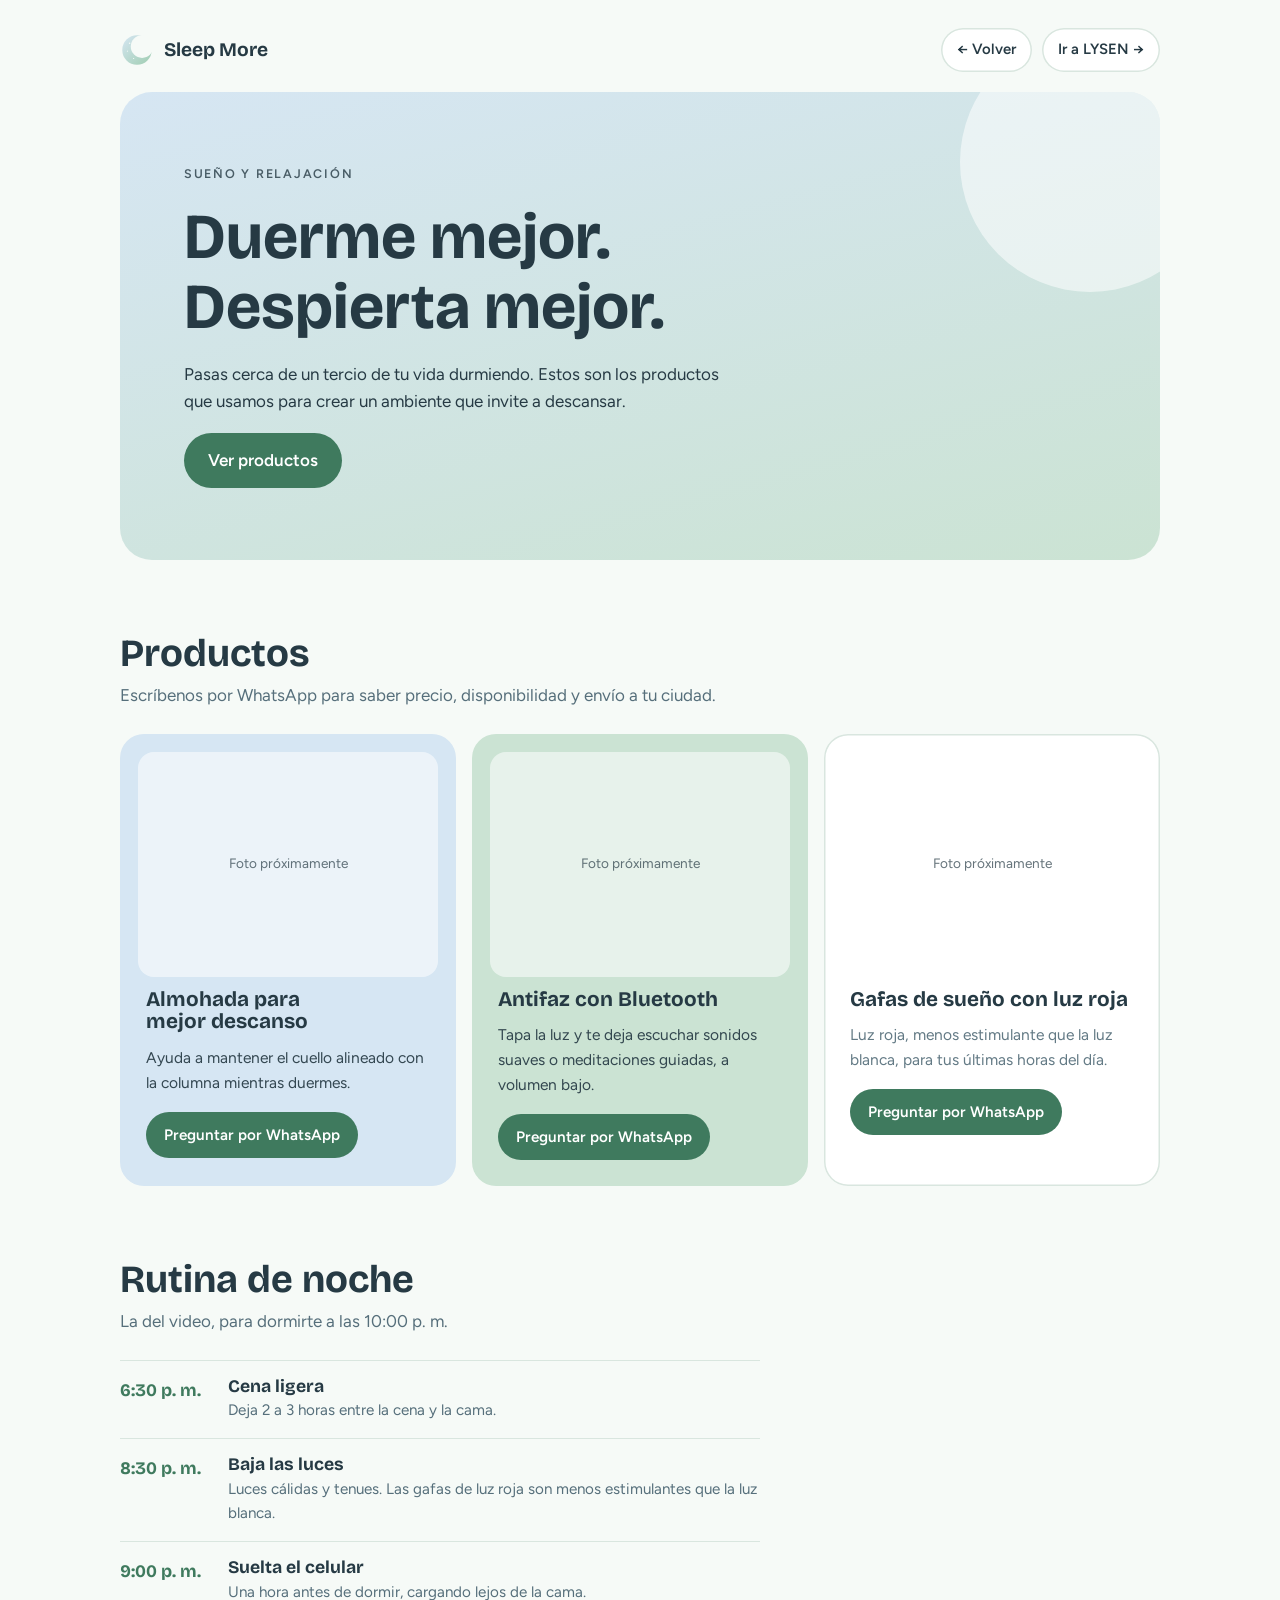
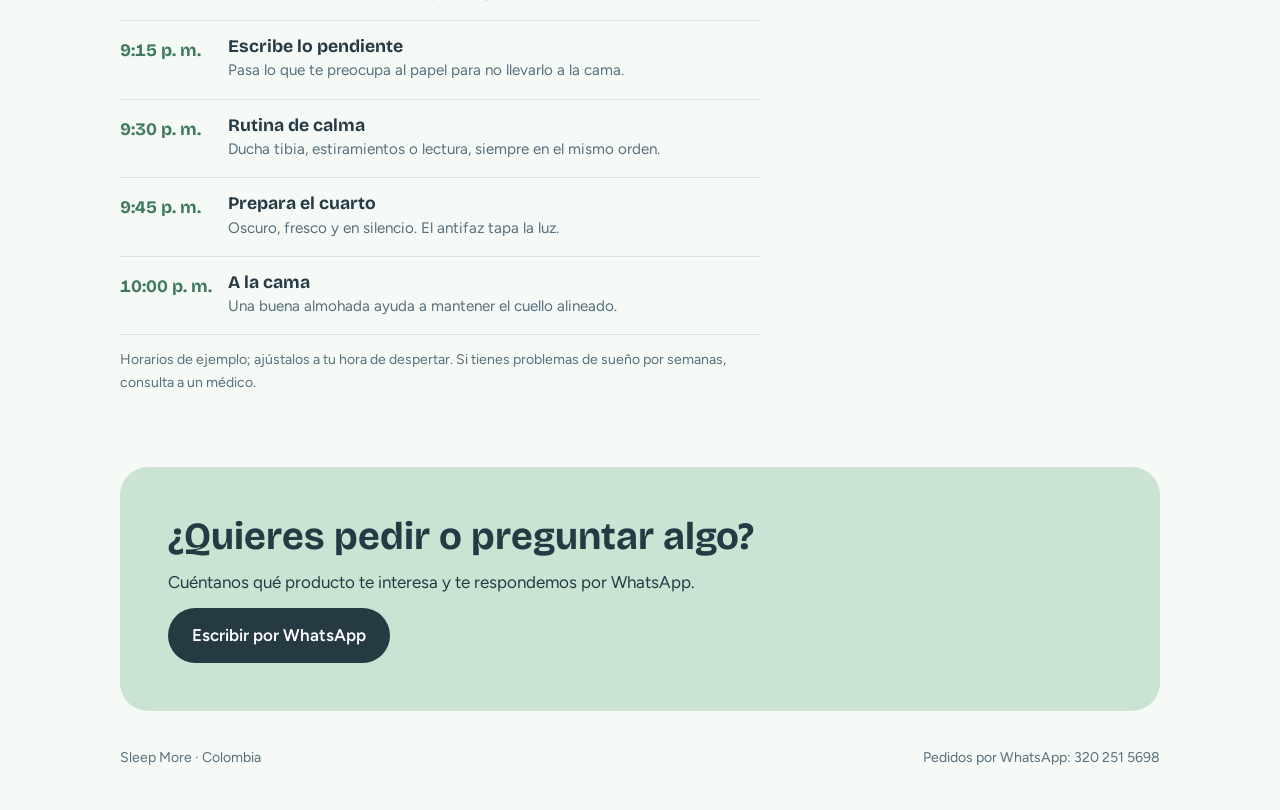
==== sleepmore/index.html @ 2353b54b "Add files via upload" ====
<!doctype html>
<html lang="es">
<head>
<meta charset="utf-8">
<meta name="viewport" content="width=device-width, initial-scale=1">
<title>Sleep More</title>
<link rel="preconnect" href="https://fonts.googleapis.com">
<link rel="preconnect" href="https://fonts.gstatic.com" crossorigin>
<link rel="stylesheet" href="https://fonts.googleapis.com/css2?family=Bricolage+Grotesque:opsz,wght@12..96,500;12..96,700&family=Figtree:wght@400;500;600&display=swap">
<style>
/* Sleep More: pastel (verde salvia, azul, blanco), una columna suave. Los productos están en el arreglo PRODUCTOS al final: ahí se editan nombres, precios y fotos. */
:root {
  --bg: #F6FAF7; --surface: #FFFFFF; --sage: #CBE3D3; --sky: #D6E6F3; --ink: #263A44; --muted: #566F7B;
  --line: #D9E6DF; --accent: #3F7A5E; --on-accent: #FFFFFF;
  --font-display: "Bricolage Grotesque", "Trebuchet MS", sans-serif;
  --font-body: "Figtree", "Segoe UI", system-ui, sans-serif;
}
@media (prefers-color-scheme: dark) {
  :root:not([data-theme="light"]) {
    --bg: #111B20; --surface: #1A292F; --sage: #2B4A3C; --sky: #26394B; --ink: #E6F0EC; --muted: #9FB6AE;
    --line: #2A3D42; --accent: #8FCBAB; --on-accent: #10201A; color-scheme: dark;
  }
}
:root[data-theme="dark"] {
  --bg: #111B20; --surface: #1A292F; --sage: #2B4A3C; --sky: #26394B; --ink: #E6F0EC; --muted: #9FB6AE;
  --line: #2A3D42; --accent: #8FCBAB; --on-accent: #10201A; color-scheme: dark;
}
* { box-sizing: border-box; }
body { margin: 0; background: var(--bg); color: var(--ink); font-family: var(--font-body); font-size: 17px; line-height: 1.6; padding-inline: 20px; }
.wrap { max-width: 1040px; margin-inline: auto; padding-block: 20px 40px; }
h1, h2, h3 { font-family: var(--font-display); margin: 0; line-height: 1.1; text-wrap: balance; }
p { margin: 0; }
:focus-visible { outline: 3px solid var(--accent); outline-offset: 3px; border-radius: 8px; }

.topbar { display: flex; justify-content: space-between; align-items: center; gap: 12px; flex-wrap: wrap; padding-block: 8px 20px; }
.brand { display: flex; align-items: center; gap: 10px; font-family: var(--font-display); font-weight: 700; font-size: 1.2rem; }
.brand img { width: 34px; height: 34px; }
.links { display: flex; gap: 10px; flex-wrap: wrap; }
.pill { text-decoration: none; font-weight: 600; font-size: 0.93rem; padding: 10px 16px; border-radius: 999px; background: var(--surface); box-shadow: inset 0 0 0 1.5px var(--line); color: var(--ink); }

.hero { border-radius: 32px; padding: clamp(32px, 7vw, 72px) clamp(24px, 6vw, 64px); background: linear-gradient(165deg, var(--sky), var(--sage)); color: #263A44; position: relative; overflow: hidden; display: grid; gap: 18px; }
.hero::before { content: ""; position: absolute; right: -60px; top: -60px; width: 260px; height: 260px; border-radius: 50%; background: #FFFFFF; opacity: 0.55; }
.hero > * { position: relative; max-width: 560px; }
.eyebrow { font-size: 0.78rem; font-weight: 600; letter-spacing: 0.14em; text-transform: uppercase; opacity: 0.8; }
h1 { font-size: clamp(2.3rem, 7vw, 4rem); }
.btn { display: inline-block; padding: 14px 24px; border-radius: 999px; font-weight: 600; text-decoration: none; background: #3F7A5E; color: #fff; width: fit-content; }

section { padding-top: clamp(40px, 7vw, 72px); }
h2 { font-size: clamp(1.7rem, 4.5vw, 2.4rem); margin-bottom: 8px; }
.sub { color: var(--muted); margin-bottom: 24px; max-width: 56ch; }

.grid { display: grid; grid-template-columns: repeat(auto-fit, minmax(240px, 1fr)); gap: 16px; }
.prod { border-radius: 24px; padding: 18px 18px 26px; display: grid; gap: 12px; align-content: start; min-width: 0; }
.prod:nth-child(3n+1) { background: var(--sky); color: #263A44; }
.prod:nth-child(3n+2) { background: var(--sage); color: #263A44; }
.prod:nth-child(3n) { background: var(--surface); box-shadow: inset 0 0 0 1.5px var(--line); }
.prod .photo { aspect-ratio: 4 / 3; border-radius: 16px; background: rgba(255,255,255,0.55); display: grid; place-items: center; overflow: hidden; max-width: 100%; }
.prod .photo img { width: 100%; height: 100%; object-fit: cover; display: block; }
.prod .photo span { font-size: 0.85rem; opacity: 0.7; padding: 12px; text-align: center; }
.prod h3 { font-size: 1.3rem; padding-inline: 8px; }
.prod p { font-size: 0.97rem; padding-inline: 8px; opacity: 0.92; }
.prod .price { font-family: var(--font-display); font-weight: 700; font-size: 1.15rem; padding-inline: 8px; }
.prod .ask { margin: 4px 8px 0; width: fit-content; padding: 11px 18px; border-radius: 999px; font-weight: 600; font-size: 0.95rem; text-decoration: none; background: #3F7A5E; color: #fff; }
.prod:nth-child(3n) p { color: var(--muted); }
.prod:nth-child(3n) .ask { background: var(--accent); color: var(--on-accent); }

.ritual { list-style: none; margin: 0; padding: 0; max-width: 640px; }
.ritual li { display: grid; grid-template-columns: 92px minmax(0, 1fr); gap: 16px; padding-block: 16px; border-top: 1.5px solid var(--line); }
.ritual li:last-child { border-bottom: 1.5px solid var(--line); }
.ritual .t { font-family: var(--font-display); font-weight: 700; font-size: 1.1rem; color: var(--accent); font-variant-numeric: tabular-nums; }
.ritual h3 { font-size: 1.1rem; margin-bottom: 2px; }
.ritual p { color: var(--muted); font-size: 0.95rem; }
.fine { margin-top: 14px; font-size: 0.88rem; color: var(--muted); max-width: 640px; }

.wa { margin-top: clamp(40px, 7vw, 72px); background: var(--sage); color: #263A44; border-radius: 28px; padding: clamp(28px, 5vw, 48px); display: grid; gap: 12px; justify-items: start; }
.wa h2 { margin: 0; }
.wa .btn { background: #263A44; }
footer { padding-top: 36px; font-size: 0.88rem; color: var(--muted); display: flex; flex-wrap: wrap; justify-content: space-between; gap: 8px; }
</style>
</head>
<body>
<div class="wrap">
  <div class="topbar">
    <div class="brand"><img src="sleepmore-logo.svg" alt=""><span>Sleep More</span></div>
    <div class="links">
      <a class="pill" href="../inicio/">← Volver</a>
      <a class="pill" href="https://cristiancamilosuarezcardona-dot.github.io/LYSEN/">Ir a LYSEN →</a>
    </div>
  </div>

  <header class="hero">
    <p class="eyebrow">Sueño y relajación</p>
    <h1>Duerme mejor. Despierta mejor.</h1>
    <p>Pasas cerca de un tercio de tu vida durmiendo. Estos son los productos que usamos para crear un ambiente que invite a descansar.</p>
    <a class="btn" href="#productos">Ver productos</a>
  </header>

  <section id="productos">
    <h2>Productos</h2>
    <p class="sub">Escríbenos por WhatsApp para saber precio, disponibilidad y envío a tu ciudad.</p>
    <div class="grid" id="lista"></div>
  </section>

  <section id="rutina">
    <h2>Rutina de noche</h2>
    <p class="sub">La del video, para dormirte a las 10:00 p. m.</p>
    <ol class="ritual">
      <li><span class="t">6:30 p. m.</span><div><h3>Cena ligera</h3><p>Deja 2 a 3 horas entre la cena y la cama.</p></div></li>
      <li><span class="t">8:30 p. m.</span><div><h3>Baja las luces</h3><p>Luces cálidas y tenues. Las gafas de luz roja son menos estimulantes que la luz blanca.</p></div></li>
      <li><span class="t">9:00 p. m.</span><div><h3>Suelta el celular</h3><p>Una hora antes de dormir, cargando lejos de la cama.</p></div></li>
      <li><span class="t">9:15 p. m.</span><div><h3>Escribe lo pendiente</h3><p>Pasa lo que te preocupa al papel para no llevarlo a la cama.</p></div></li>
      <li><span class="t">9:30 p. m.</span><div><h3>Rutina de calma</h3><p>Ducha tibia, estiramientos o lectura, siempre en el mismo orden.</p></div></li>
      <li><span class="t">9:45 p. m.</span><div><h3>Prepara el cuarto</h3><p>Oscuro, fresco y en silencio. El antifaz tapa la luz.</p></div></li>
      <li><span class="t">10:00 p. m.</span><div><h3>A la cama</h3><p>Una buena almohada ayuda a mantener el cuello alineado.</p></div></li>
    </ol>
    <p class="fine">Horarios de ejemplo; ajústalos a tu hora de despertar. Si tienes problemas de sueño por semanas, consulta a un médico.</p>
  </section>

  <div class="wa">
    <h2>¿Quieres pedir o preguntar algo?</h2>
    <p>Cuéntanos qué producto te interesa y te respondemos por WhatsApp.</p>
    <a class="btn" id="wa" href="#" target="_blank" rel="noopener">Escribir por WhatsApp</a>
  </div>

  <footer>
    <span>Sleep More · Colombia</span>
    <span>Pedidos por WhatsApp: 320 251 5698</span>
  </footer>
</div>

<script>
  var TELEFONO = "573202515698"; // 320 251 5698

  /* Para agregar fotos o precios: pon el archivo en esta carpeta y escribe foto: "almohada.jpg" y precio: "$ 59.900" */
  var PRODUCTOS = [
    { nombre: "Almohada para mejor descanso", desc: "Ayuda a mantener el cuello alineado con la columna mientras duermes.", foto: "", precio: "" },
    { nombre: "Antifaz con Bluetooth", desc: "Tapa la luz y te deja escuchar sonidos suaves o meditaciones guiadas, a volumen bajo.", foto: "", precio: "" },
    { nombre: "Gafas de sueño con luz roja", desc: "Luz roja, menos estimulante que la luz blanca, para tus últimas horas del día.", foto: "", precio: "" }
  ];

  function wa(texto) { return "https://wa.me/" + TELEFONO + "?text=" + encodeURIComponent(texto); }
  function el(tag, cls, texto) { var e = document.createElement(tag); if (cls) e.className = cls; if (texto) e.textContent = texto; return e; }

  var lista = document.getElementById("lista");
  PRODUCTOS.forEach(function (p) {
    var c = el("article", "prod");
    var f = el("div", "photo");
    if (p.foto) { var i = el("img"); i.src = p.foto; i.alt = p.nombre; f.appendChild(i); }
    else { f.appendChild(el("span", null, "Foto próximamente")); }
    c.appendChild(f);
    c.appendChild(el("h3", null, p.nombre));
    c.appendChild(el("p", null, p.desc));
    if (p.precio) c.appendChild(el("p", "price", p.precio));
    var a = el("a", "ask", p.precio ? "Pedir por WhatsApp" : "Preguntar por WhatsApp");
    a.href = wa("Hola, me interesa: " + p.nombre + " (Sleep More)." + (p.precio ? "" : " ¿Precio y disponibilidad?"));
    a.target = "_blank"; a.rel = "noopener";
    c.appendChild(a);
    lista.appendChild(c);
  });
  document.getElementById("wa").href = wa("Hola, quiero información de los productos de Sleep More.");
</script>
</body>
</html>
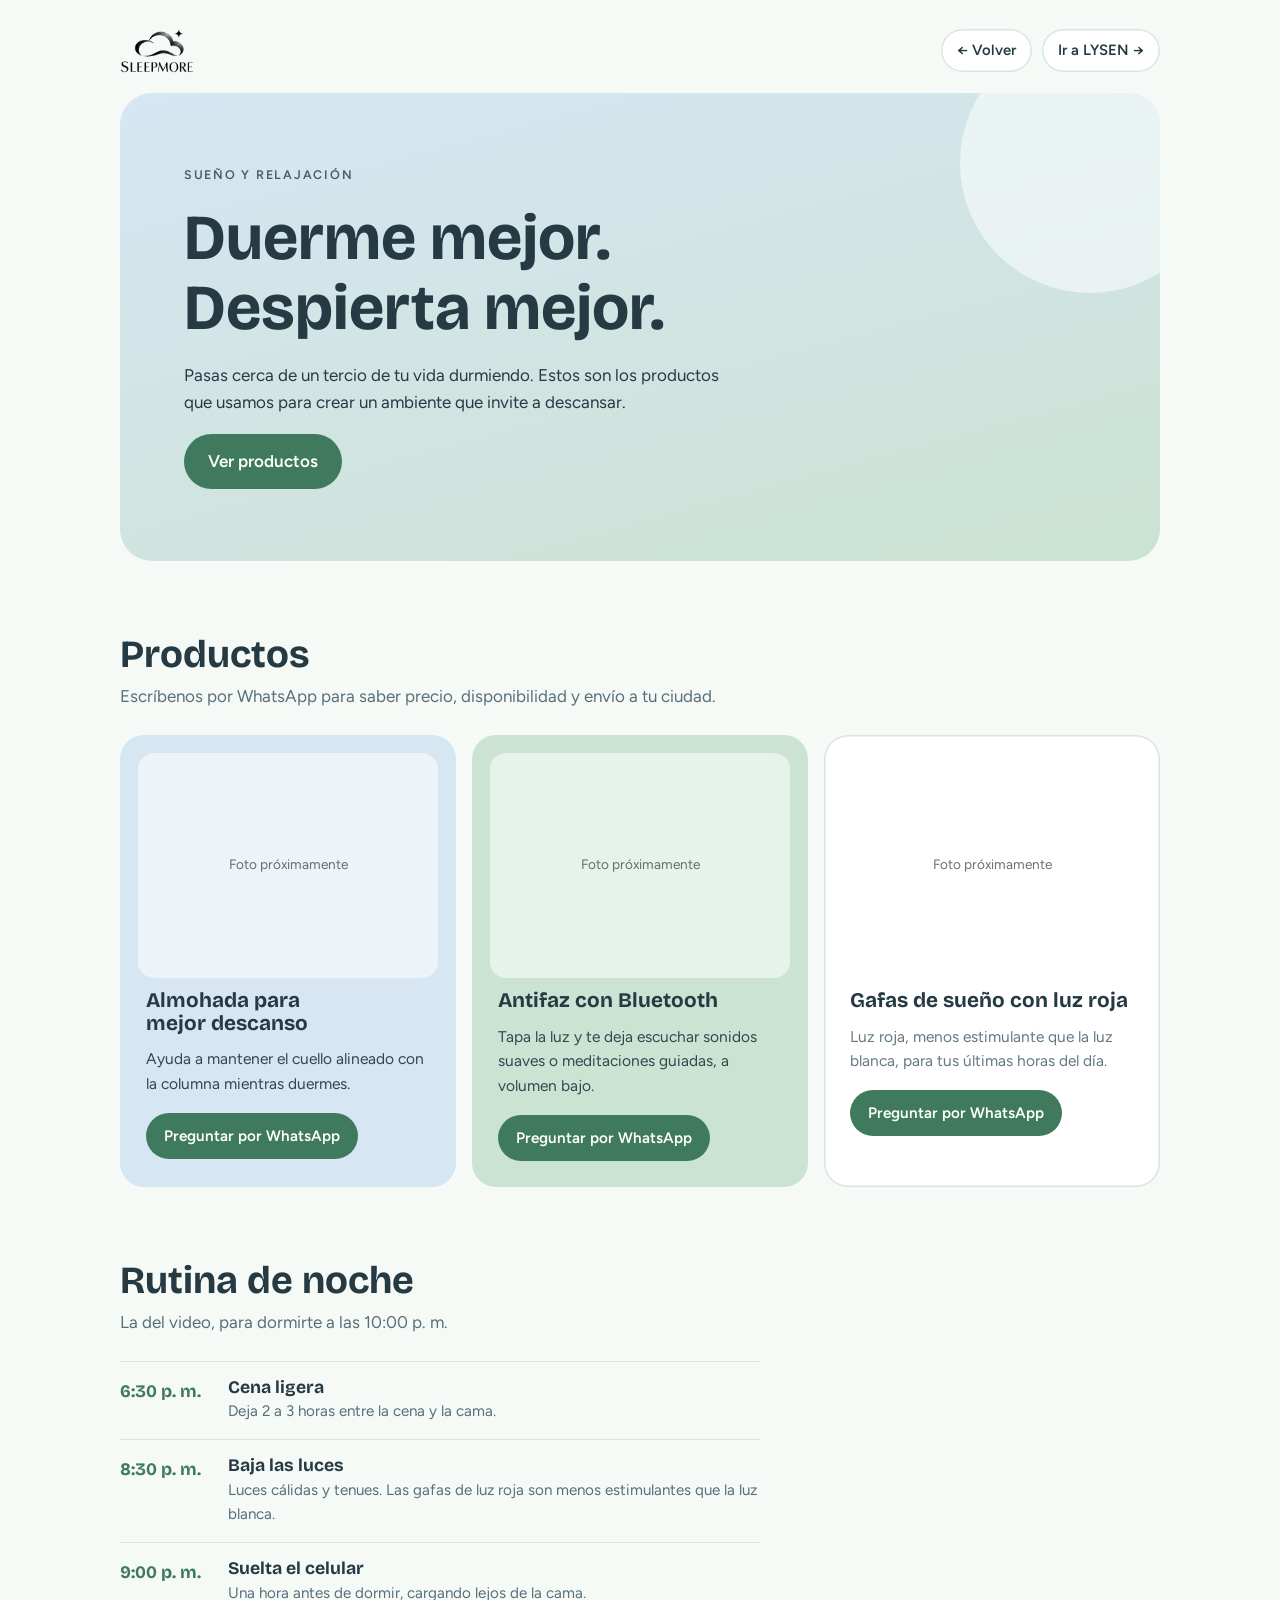
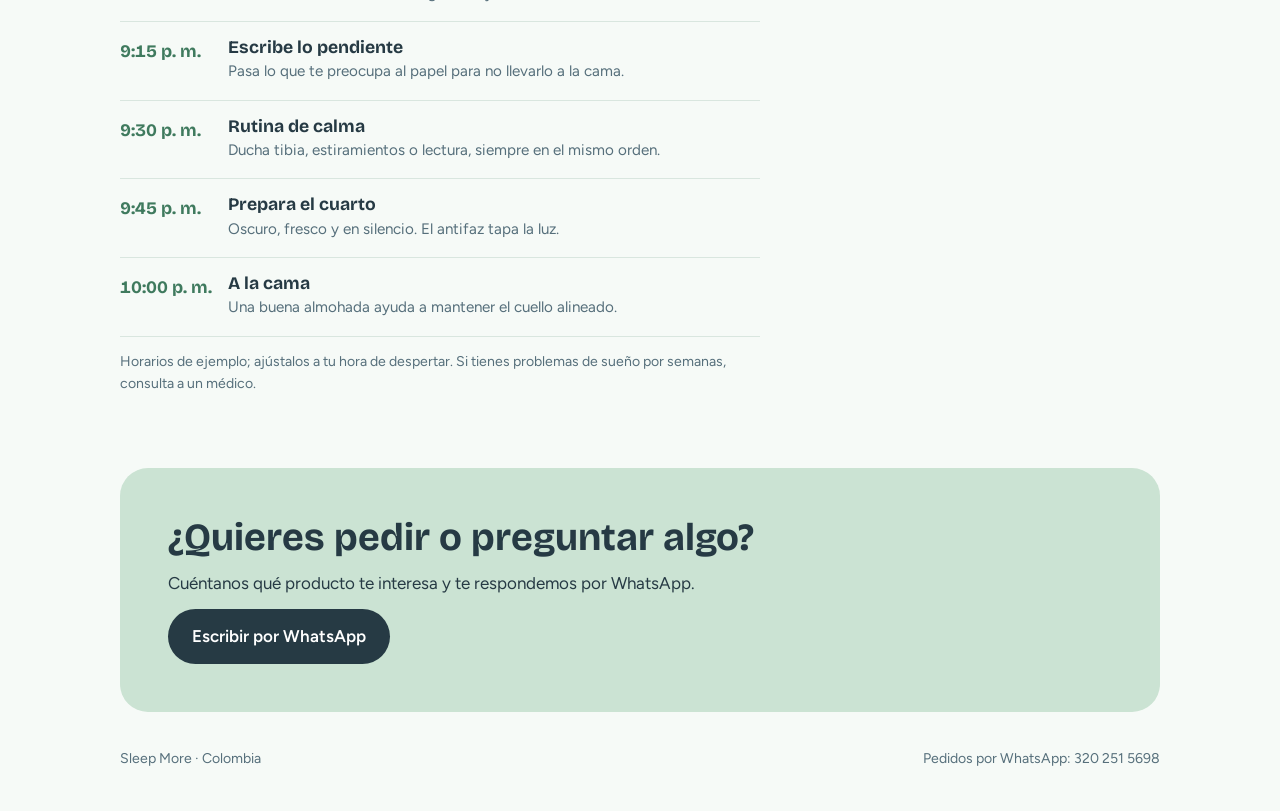
==== commit c5e7d7fa: "Add files via upload" ====
--- a/sleepmore/index.html
+++ b/sleepmore/index.html
@@ -4,6 +4,8 @@
 <meta charset="utf-8">
 <meta name="viewport" content="width=device-width, initial-scale=1">
 <title>Sleep More</title>
+<link rel="icon" type="image/png" href="favicon.png">
+<link rel="apple-touch-icon" href="favicon.png">
 <link rel="preconnect" href="https://fonts.googleapis.com">
 <link rel="preconnect" href="https://fonts.gstatic.com" crossorigin>
 <link rel="stylesheet" href="https://fonts.googleapis.com/css2?family=Bricolage+Grotesque:opsz,wght@12..96,500;12..96,700&family=Figtree:wght@400;500;600&display=swap">
@@ -33,8 +35,9 @@
 :focus-visible { outline: 3px solid var(--accent); outline-offset: 3px; border-radius: 8px; }
 
 .topbar { display: flex; justify-content: space-between; align-items: center; gap: 12px; flex-wrap: wrap; padding-block: 8px 20px; }
-.brand { display: flex; align-items: center; gap: 10px; font-family: var(--font-display); font-weight: 700; font-size: 1.2rem; }
-.brand img { width: 34px; height: 34px; }
+.brand { display: block; width: 74px; height: auto; }
+@media (prefers-color-scheme: dark) { :root:not([data-theme="light"]) .invertible { filter: invert(1); } }
+:root[data-theme="dark"] .invertible { filter: invert(1); }
 .links { display: flex; gap: 10px; flex-wrap: wrap; }
 .pill { text-decoration: none; font-weight: 600; font-size: 0.93rem; padding: 10px 16px; border-radius: 999px; background: var(--surface); box-shadow: inset 0 0 0 1.5px var(--line); color: var(--ink); }
 
@@ -81,7 +84,7 @@
 <body>
 <div class="wrap">
   <div class="topbar">
-    <div class="brand"><img src="sleepmore-logo.svg" alt=""><span>Sleep More</span></div>
+    <img class="brand invertible" src="marca-sleepmore.png" alt="Sleep More">
     <div class="links">
       <a class="pill" href="../inicio/">← Volver</a>
       <a class="pill" href="https://cristiancamilosuarezcardona-dot.github.io/LYSEN/">Ir a LYSEN →</a>
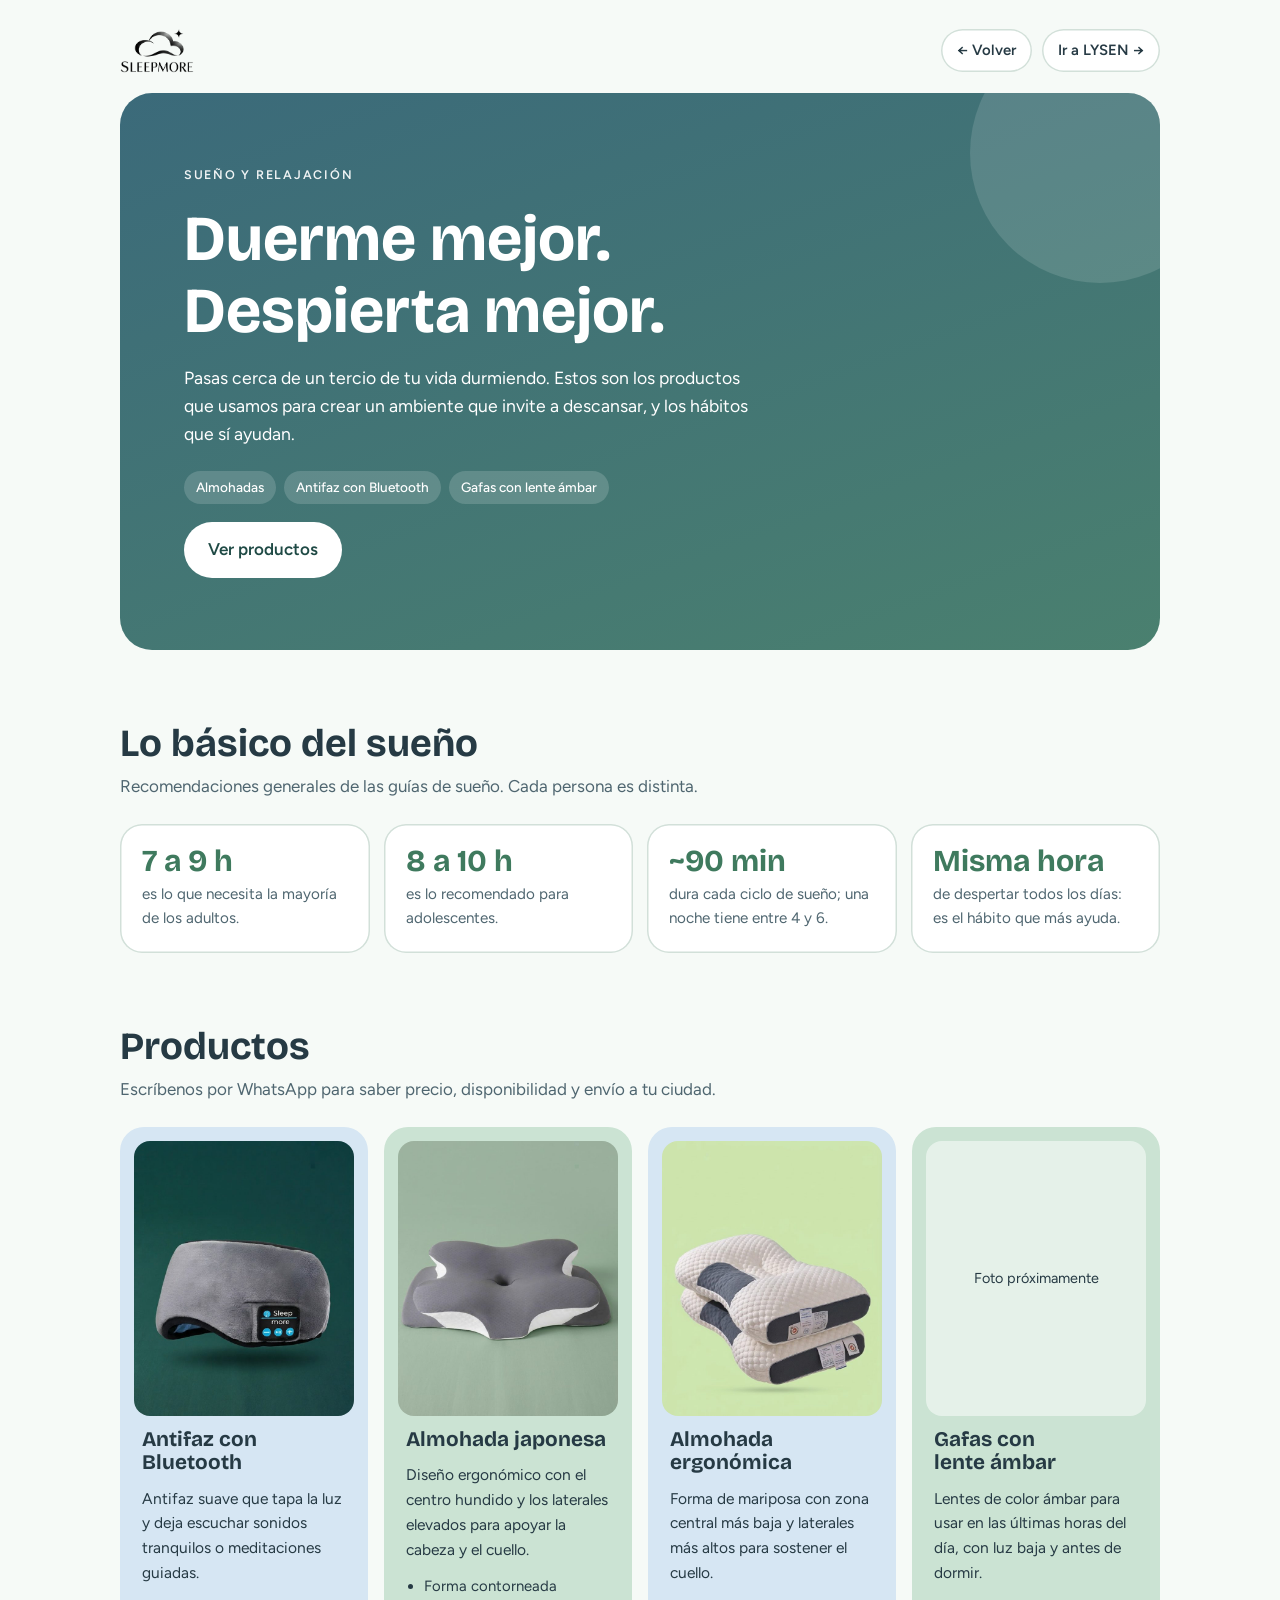
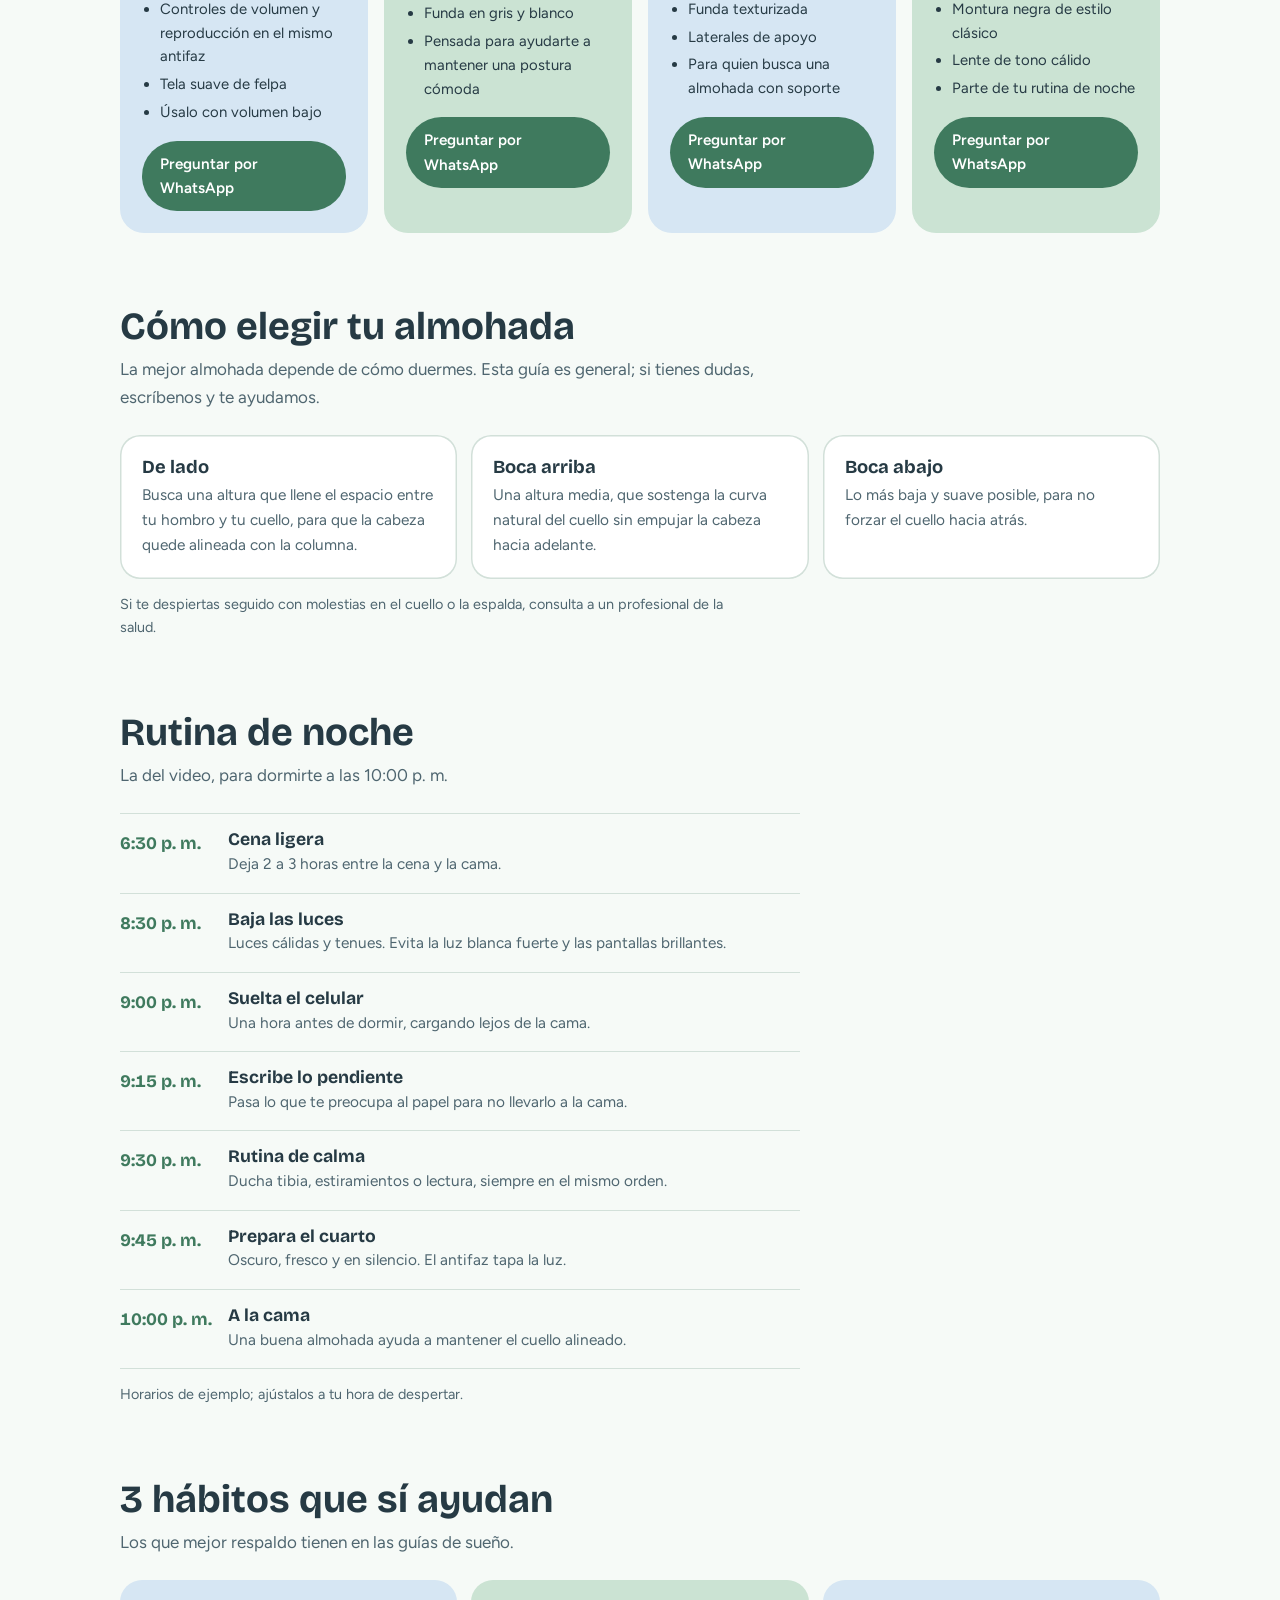
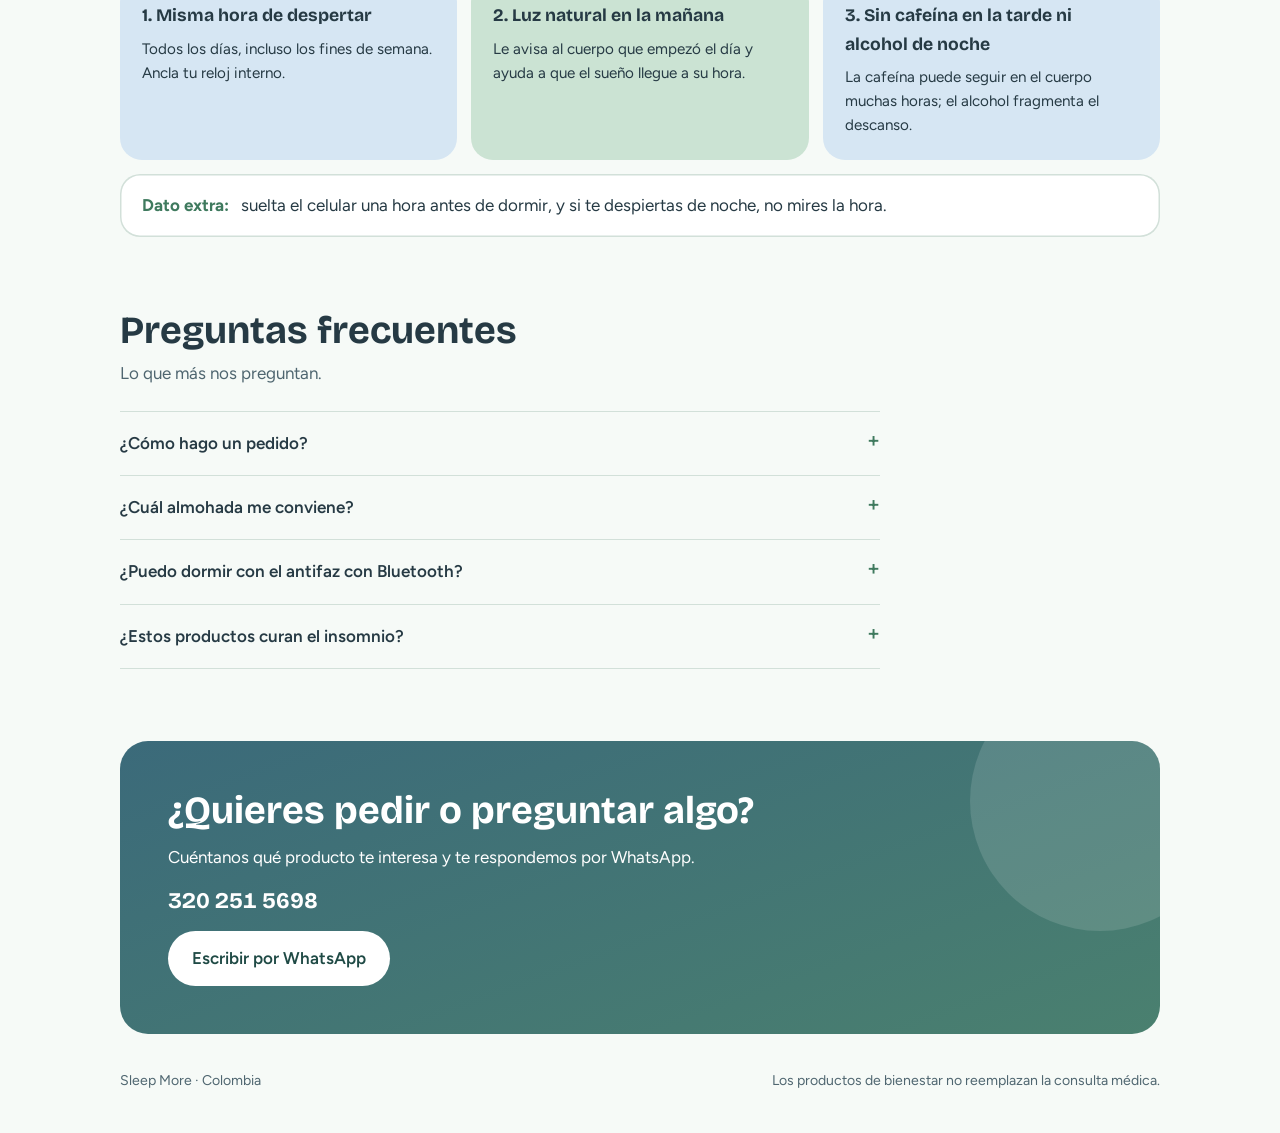
==== commit 6aaa6b67: "Add files via upload" ====
--- a/sleepmore/index.html
+++ b/sleepmore/index.html
@@ -10,30 +10,32 @@
 <link rel="preconnect" href="https://fonts.gstatic.com" crossorigin>
 <link rel="stylesheet" href="https://fonts.googleapis.com/css2?family=Bricolage+Grotesque:opsz,wght@12..96,500;12..96,700&family=Figtree:wght@400;500;600&display=swap">
 <style>
-/* Sleep More: pastel (verde salvia, azul, blanco), una columna suave. Los productos están en el arreglo PRODUCTOS al final: ahí se editan nombres, precios y fotos. */
+/* Sleep More: pastel. Los bloques con fondo verde profundo (hero y cierre) llevan texto blanco; el resto usa el color de texto del tema, así siempre se lee. Los productos están en PRODUCTOS, al final del archivo. */
 :root {
-  --bg: #F6FAF7; --surface: #FFFFFF; --sage: #CBE3D3; --sky: #D6E6F3; --ink: #263A44; --muted: #566F7B;
-  --line: #D9E6DF; --accent: #3F7A5E; --on-accent: #FFFFFF;
+  --bg: #F6FAF7; --surface: #FFFFFF; --sage: #CBE3D3; --sky: #D6E6F3; --ink: #263A44; --muted: #4F6670;
+  --line: #D2E0D9; --accent: #3F7A5E; --on-accent: #FFFFFF;
+  --deep-a: #3B6A7A; --deep-b: #4A806F; --on-deep: #FFFFFF;
   --font-display: "Bricolage Grotesque", "Trebuchet MS", sans-serif;
   --font-body: "Figtree", "Segoe UI", system-ui, sans-serif;
 }
 @media (prefers-color-scheme: dark) {
   :root:not([data-theme="light"]) {
-    --bg: #111B20; --surface: #1A292F; --sage: #2B4A3C; --sky: #26394B; --ink: #E6F0EC; --muted: #9FB6AE;
-    --line: #2A3D42; --accent: #8FCBAB; --on-accent: #10201A; color-scheme: dark;
+    --bg: #111B20; --surface: #1A292F; --sage: #2B4A3C; --sky: #26394B; --ink: #E9F2EE; --muted: #B0C4BC;
+    --line: #2A3D42; --accent: #8FCBAB; --on-accent: #10201A; --deep-a: #2F5663; --deep-b: #386556; color-scheme: dark;
   }
 }
 :root[data-theme="dark"] {
-  --bg: #111B20; --surface: #1A292F; --sage: #2B4A3C; --sky: #26394B; --ink: #E6F0EC; --muted: #9FB6AE;
-  --line: #2A3D42; --accent: #8FCBAB; --on-accent: #10201A; color-scheme: dark;
+  --bg: #111B20; --surface: #1A292F; --sage: #2B4A3C; --sky: #26394B; --ink: #E9F2EE; --muted: #B0C4BC;
+  --line: #2A3D42; --accent: #8FCBAB; --on-accent: #10201A; --deep-a: #2F5663; --deep-b: #386556; color-scheme: dark;
 }
 * { box-sizing: border-box; }
 body { margin: 0; background: var(--bg); color: var(--ink); font-family: var(--font-body); font-size: 17px; line-height: 1.6; padding-inline: 20px; }
 .wrap { max-width: 1040px; margin-inline: auto; padding-block: 20px 40px; }
-h1, h2, h3 { font-family: var(--font-display); margin: 0; line-height: 1.1; text-wrap: balance; }
+h1, h2, h3 { font-family: var(--font-display); margin: 0; line-height: 1.12; text-wrap: balance; }
 p { margin: 0; }
 :focus-visible { outline: 3px solid var(--accent); outline-offset: 3px; border-radius: 8px; }
 
+/* barra superior */
 .topbar { display: flex; justify-content: space-between; align-items: center; gap: 12px; flex-wrap: wrap; padding-block: 8px 20px; }
 .brand { display: block; width: 74px; height: auto; }
 @media (prefers-color-scheme: dark) { :root:not([data-theme="light"]) .invertible { filter: invert(1); } }
@@ -41,43 +43,81 @@
 .links { display: flex; gap: 10px; flex-wrap: wrap; }
 .pill { text-decoration: none; font-weight: 600; font-size: 0.93rem; padding: 10px 16px; border-radius: 999px; background: var(--surface); box-shadow: inset 0 0 0 1.5px var(--line); color: var(--ink); }
 
-.hero { border-radius: 32px; padding: clamp(32px, 7vw, 72px) clamp(24px, 6vw, 64px); background: linear-gradient(165deg, var(--sky), var(--sage)); color: #263A44; position: relative; overflow: hidden; display: grid; gap: 18px; }
-.hero::before { content: ""; position: absolute; right: -60px; top: -60px; width: 260px; height: 260px; border-radius: 50%; background: #FFFFFF; opacity: 0.55; }
-.hero > * { position: relative; max-width: 560px; }
-.eyebrow { font-size: 0.78rem; font-weight: 600; letter-spacing: 0.14em; text-transform: uppercase; opacity: 0.8; }
+/* hero y cierre: fondo verde profundo, texto blanco */
+.deep { background: linear-gradient(160deg, var(--deep-a), var(--deep-b)); color: var(--on-deep); position: relative; overflow: hidden; }
+.deep::before { content: ""; position: absolute; right: -70px; top: -70px; width: 260px; height: 260px; border-radius: 50%; background: rgba(255,255,255,0.13); }
+.deep > * { position: relative; }
+.hero { border-radius: 32px; padding: clamp(32px, 7vw, 72px) clamp(24px, 6vw, 64px); display: grid; gap: 18px; }
+.hero > * { max-width: 580px; }
+.eyebrow { font-size: 0.78rem; font-weight: 600; letter-spacing: 0.14em; text-transform: uppercase; opacity: 0.92; }
 h1 { font-size: clamp(2.3rem, 7vw, 4rem); }
-.btn { display: inline-block; padding: 14px 24px; border-radius: 999px; font-weight: 600; text-decoration: none; background: #3F7A5E; color: #fff; width: fit-content; }
+.hero p.lead { font-size: 1.1rem; }
+.btn { display: inline-block; padding: 14px 24px; border-radius: 999px; font-weight: 600; text-decoration: none; width: fit-content; }
+.btn-light { background: #FFFFFF; color: #1F4A45; }
+.chips { display: flex; flex-wrap: wrap; gap: 8px; margin-top: 4px; }
+.chips span { font-size: 0.85rem; font-weight: 500; padding: 6px 12px; border-radius: 999px; background: rgba(255,255,255,0.16); }
 
 section { padding-top: clamp(40px, 7vw, 72px); }
 h2 { font-size: clamp(1.7rem, 4.5vw, 2.4rem); margin-bottom: 8px; }
-.sub { color: var(--muted); margin-bottom: 24px; max-width: 56ch; }
-
-.grid { display: grid; grid-template-columns: repeat(auto-fit, minmax(240px, 1fr)); gap: 16px; }
-.prod { border-radius: 24px; padding: 18px 18px 26px; display: grid; gap: 12px; align-content: start; min-width: 0; }
-.prod:nth-child(3n+1) { background: var(--sky); color: #263A44; }
-.prod:nth-child(3n+2) { background: var(--sage); color: #263A44; }
-.prod:nth-child(3n) { background: var(--surface); box-shadow: inset 0 0 0 1.5px var(--line); }
-.prod .photo { aspect-ratio: 4 / 3; border-radius: 16px; background: rgba(255,255,255,0.55); display: grid; place-items: center; overflow: hidden; max-width: 100%; }
-.prod .photo img { width: 100%; height: 100%; object-fit: cover; display: block; }
-.prod .photo span { font-size: 0.85rem; opacity: 0.7; padding: 12px; text-align: center; }
+.sub { color: var(--muted); margin-bottom: 24px; max-width: 58ch; }
+
+/* datos */
+.facts { display: grid; grid-template-columns: repeat(auto-fit, minmax(210px, 1fr)); gap: 14px; }
+.fact { background: var(--surface); box-shadow: inset 0 0 0 1.5px var(--line); border-radius: 22px; padding: 22px; display: grid; gap: 6px; align-content: start; min-width: 0; }
+.fact b { font-family: var(--font-display); font-size: 1.9rem; line-height: 1; color: var(--accent); }
+.fact span { color: var(--muted); font-size: 0.95rem; }
+
+/* productos */
+.grid { display: grid; grid-template-columns: repeat(auto-fit, minmax(235px, 1fr)); gap: 16px; }
+.prod { border-radius: 24px; padding: 14px 14px 22px; display: grid; gap: 12px; align-content: start; min-width: 0; color: var(--ink); }
+.prod:nth-child(odd) { background: var(--sky); }
+.prod:nth-child(even) { background: var(--sage); }
+.photo { aspect-ratio: 4 / 5; border-radius: 16px; overflow: hidden; background: rgba(255,255,255,0.5); display: grid; place-items: center; max-width: 100%; }
+.photo img { width: 100%; height: 100%; object-fit: cover; display: block; }
+.photo span { color: #263A44; font-size: 0.9rem; padding: 14px; text-align: center; }
 .prod h3 { font-size: 1.3rem; padding-inline: 8px; }
-.prod p { font-size: 0.97rem; padding-inline: 8px; opacity: 0.92; }
-.prod .price { font-family: var(--font-display); font-weight: 700; font-size: 1.15rem; padding-inline: 8px; }
-.prod .ask { margin: 4px 8px 0; width: fit-content; padding: 11px 18px; border-radius: 999px; font-weight: 600; font-size: 0.95rem; text-decoration: none; background: #3F7A5E; color: #fff; }
-.prod:nth-child(3n) p { color: var(--muted); }
-.prod:nth-child(3n) .ask { background: var(--accent); color: var(--on-accent); }
-
-.ritual { list-style: none; margin: 0; padding: 0; max-width: 640px; }
+.prod p.d { font-size: 0.97rem; padding-inline: 8px; }
+.prod ul { margin: 0; padding: 0 8px 0 26px; font-size: 0.93rem; display: grid; gap: 4px; }
+.price { font-family: var(--font-display); font-weight: 700; font-size: 1.15rem; padding-inline: 8px; }
+.ask { margin: 4px 8px 0; width: fit-content; padding: 11px 18px; border-radius: 999px; font-weight: 600; font-size: 0.95rem; text-decoration: none; background: var(--accent); color: var(--on-accent); }
+
+/* guía de almohada */
+.guide { display: grid; grid-template-columns: repeat(auto-fit, minmax(220px, 1fr)); gap: 14px; }
+.guide div { border-radius: 20px; padding: 22px; background: var(--surface); box-shadow: inset 0 0 0 1.5px var(--line); min-width: 0; }
+.guide h3 { font-size: 1.15rem; margin-bottom: 6px; }
+.guide p { color: var(--muted); font-size: 0.96rem; }
+.fine { margin-top: 14px; font-size: 0.9rem; color: var(--muted); max-width: 640px; }
+
+/* rutina */
+.ritual { list-style: none; margin: 0; padding: 0; max-width: 680px; }
 .ritual li { display: grid; grid-template-columns: 92px minmax(0, 1fr); gap: 16px; padding-block: 16px; border-top: 1.5px solid var(--line); }
 .ritual li:last-child { border-bottom: 1.5px solid var(--line); }
 .ritual .t { font-family: var(--font-display); font-weight: 700; font-size: 1.1rem; color: var(--accent); font-variant-numeric: tabular-nums; }
 .ritual h3 { font-size: 1.1rem; margin-bottom: 2px; }
-.ritual p { color: var(--muted); font-size: 0.95rem; }
-.fine { margin-top: 14px; font-size: 0.88rem; color: var(--muted); max-width: 640px; }
-
-.wa { margin-top: clamp(40px, 7vw, 72px); background: var(--sage); color: #263A44; border-radius: 28px; padding: clamp(28px, 5vw, 48px); display: grid; gap: 12px; justify-items: start; }
+.ritual p { color: var(--muted); font-size: 0.96rem; }
+
+/* hábitos */
+.habits { display: grid; grid-template-columns: repeat(auto-fit, minmax(220px, 1fr)); gap: 14px; }
+.habit { border-radius: 22px; padding: 22px; background: var(--sky); color: var(--ink); display: grid; gap: 6px; align-content: start; min-width: 0; }
+.habit:nth-child(2) { background: var(--sage); }
+.habit b { font-family: var(--font-display); font-size: 1.1rem; }
+.habit span { font-size: 0.95rem; }
+.extra { margin-top: 14px; border-radius: 20px; padding: 18px 22px; background: var(--surface); box-shadow: inset 0 0 0 1.5px var(--line); display: flex; gap: 12px; align-items: center; flex-wrap: wrap; }
+.extra b { color: var(--accent); }
+
+/* preguntas */
+details { border-top: 1.5px solid var(--line); padding-block: 4px; max-width: 760px; }
+details:last-of-type { border-bottom: 1.5px solid var(--line); }
+summary { cursor: pointer; font-weight: 600; padding-block: 14px; list-style: none; display: flex; justify-content: space-between; gap: 12px; }
+summary::-webkit-details-marker { display: none; }
+summary::after { content: "+"; font-size: 1.3rem; line-height: 1; color: var(--accent); }
+details[open] summary::after { content: "–"; }
+details p { color: var(--muted); padding-bottom: 16px; max-width: 62ch; }
+
+/* cierre */
+.wa { margin-top: clamp(40px, 7vw, 72px); border-radius: 28px; padding: clamp(28px, 5vw, 48px); display: grid; gap: 12px; justify-items: start; }
 .wa h2 { margin: 0; }
-.wa .btn { background: #263A44; }
+.wa .num { font-family: var(--font-display); font-size: 1.4rem; font-weight: 700; font-variant-numeric: tabular-nums; }
 footer { padding-top: 36px; font-size: 0.88rem; color: var(--muted); display: flex; flex-wrap: wrap; justify-content: space-between; gap: 8px; }
 </style>
 </head>
@@ -91,17 +131,40 @@
     </div>
   </div>
 
-  <header class="hero">
+  <header class="hero deep">
     <p class="eyebrow">Sueño y relajación</p>
     <h1>Duerme mejor. Despierta mejor.</h1>
-    <p>Pasas cerca de un tercio de tu vida durmiendo. Estos son los productos que usamos para crear un ambiente que invite a descansar.</p>
-    <a class="btn" href="#productos">Ver productos</a>
+    <p class="lead">Pasas cerca de un tercio de tu vida durmiendo. Estos son los productos que usamos para crear un ambiente que invite a descansar, y los hábitos que sí ayudan.</p>
+    <div class="chips"><span>Almohadas</span><span>Antifaz con Bluetooth</span><span>Gafas con lente ámbar</span></div>
+    <a class="btn btn-light" href="#productos">Ver productos</a>
   </header>
+
+  <section id="datos">
+    <h2>Lo básico del sueño</h2>
+    <p class="sub">Recomendaciones generales de las guías de sueño. Cada persona es distinta.</p>
+    <div class="facts">
+      <div class="fact"><b>7 a 9 h</b><span>es lo que necesita la mayoría de los adultos.</span></div>
+      <div class="fact"><b>8 a 10 h</b><span>es lo recomendado para adolescentes.</span></div>
+      <div class="fact"><b>~90 min</b><span>dura cada ciclo de sueño; una noche tiene entre 4 y 6.</span></div>
+      <div class="fact"><b>Misma hora</b><span>de despertar todos los días: es el hábito que más ayuda.</span></div>
+    </div>
+  </section>
 
   <section id="productos">
     <h2>Productos</h2>
     <p class="sub">Escríbenos por WhatsApp para saber precio, disponibilidad y envío a tu ciudad.</p>
     <div class="grid" id="lista"></div>
+  </section>
+
+  <section id="almohada">
+    <h2>Cómo elegir tu almohada</h2>
+    <p class="sub">La mejor almohada depende de cómo duermes. Esta guía es general; si tienes dudas, escríbenos y te ayudamos.</p>
+    <div class="guide">
+      <div><h3>De lado</h3><p>Busca una altura que llene el espacio entre tu hombro y tu cuello, para que la cabeza quede alineada con la columna.</p></div>
+      <div><h3>Boca arriba</h3><p>Una altura media, que sostenga la curva natural del cuello sin empujar la cabeza hacia adelante.</p></div>
+      <div><h3>Boca abajo</h3><p>Lo más baja y suave posible, para no forzar el cuello hacia atrás.</p></div>
+    </div>
+    <p class="fine">Si te despiertas seguido con molestias en el cuello o la espalda, consulta a un profesional de la salud.</p>
   </section>
 
   <section id="rutina">
@@ -109,36 +172,66 @@
     <p class="sub">La del video, para dormirte a las 10:00 p. m.</p>
     <ol class="ritual">
       <li><span class="t">6:30 p. m.</span><div><h3>Cena ligera</h3><p>Deja 2 a 3 horas entre la cena y la cama.</p></div></li>
-      <li><span class="t">8:30 p. m.</span><div><h3>Baja las luces</h3><p>Luces cálidas y tenues. Las gafas de luz roja son menos estimulantes que la luz blanca.</p></div></li>
+      <li><span class="t">8:30 p. m.</span><div><h3>Baja las luces</h3><p>Luces cálidas y tenues. Evita la luz blanca fuerte y las pantallas brillantes.</p></div></li>
       <li><span class="t">9:00 p. m.</span><div><h3>Suelta el celular</h3><p>Una hora antes de dormir, cargando lejos de la cama.</p></div></li>
       <li><span class="t">9:15 p. m.</span><div><h3>Escribe lo pendiente</h3><p>Pasa lo que te preocupa al papel para no llevarlo a la cama.</p></div></li>
       <li><span class="t">9:30 p. m.</span><div><h3>Rutina de calma</h3><p>Ducha tibia, estiramientos o lectura, siempre en el mismo orden.</p></div></li>
       <li><span class="t">9:45 p. m.</span><div><h3>Prepara el cuarto</h3><p>Oscuro, fresco y en silencio. El antifaz tapa la luz.</p></div></li>
       <li><span class="t">10:00 p. m.</span><div><h3>A la cama</h3><p>Una buena almohada ayuda a mantener el cuello alineado.</p></div></li>
     </ol>
-    <p class="fine">Horarios de ejemplo; ajústalos a tu hora de despertar. Si tienes problemas de sueño por semanas, consulta a un médico.</p>
-  </section>
-
-  <div class="wa">
+    <p class="fine">Horarios de ejemplo; ajústalos a tu hora de despertar.</p>
+  </section>
+
+  <section id="habitos">
+    <h2>3 hábitos que sí ayudan</h2>
+    <p class="sub">Los que mejor respaldo tienen en las guías de sueño.</p>
+    <div class="habits">
+      <div class="habit"><b>1. Misma hora de despertar</b><span>Todos los días, incluso los fines de semana. Ancla tu reloj interno.</span></div>
+      <div class="habit"><b>2. Luz natural en la mañana</b><span>Le avisa al cuerpo que empezó el día y ayuda a que el sueño llegue a su hora.</span></div>
+      <div class="habit"><b>3. Sin cafeína en la tarde ni alcohol de noche</b><span>La cafeína puede seguir en el cuerpo muchas horas; el alcohol fragmenta el descanso.</span></div>
+    </div>
+    <div class="extra"><b>Dato extra:</b><span>suelta el celular una hora antes de dormir, y si te despiertas de noche, no mires la hora.</span></div>
+  </section>
+
+  <section id="preguntas">
+    <h2>Preguntas frecuentes</h2>
+    <p class="sub">Lo que más nos preguntan.</p>
+    <details><summary>¿Cómo hago un pedido?</summary><p>Escríbenos por WhatsApp con el producto que te interesa y tu ciudad. Te confirmamos disponibilidad, precio y envío.</p></details>
+    <details><summary>¿Cuál almohada me conviene?</summary><p>Depende de tu postura al dormir. Mira la guía de arriba o escríbenos y te ayudamos a elegir.</p></details>
+    <details><summary>¿Puedo dormir con el antifaz con Bluetooth?</summary><p>Está pensado para eso: tapa la luz y deja escuchar sonidos suaves. Úsalo con volumen bajo y cárgalo antes de acostarte.</p></details>
+    <details><summary>¿Estos productos curan el insomnio?</summary><p>No. Ayudan a crear un ambiente para descansar mejor. Si llevas semanas durmiendo mal, lo mejor es consultar a un médico.</p></details>
+  </section>
+
+  <div class="wa deep">
     <h2>¿Quieres pedir o preguntar algo?</h2>
     <p>Cuéntanos qué producto te interesa y te respondemos por WhatsApp.</p>
-    <a class="btn" id="wa" href="#" target="_blank" rel="noopener">Escribir por WhatsApp</a>
+    <p class="num">320 251 5698</p>
+    <a class="btn btn-light" id="wa" href="#" target="_blank" rel="noopener">Escribir por WhatsApp</a>
   </div>
 
   <footer>
     <span>Sleep More · Colombia</span>
-    <span>Pedidos por WhatsApp: 320 251 5698</span>
+    <span>Los productos de bienestar no reemplazan la consulta médica.</span>
   </footer>
 </div>
 
 <script>
   var TELEFONO = "573202515698"; // 320 251 5698
 
-  /* Para agregar fotos o precios: pon el archivo en esta carpeta y escribe foto: "almohada.jpg" y precio: "$ 59.900" */
+  /* Para cambiar una foto o poner el precio: edita foto y precio. Las fotos van en la carpeta img. */
   var PRODUCTOS = [
-    { nombre: "Almohada para mejor descanso", desc: "Ayuda a mantener el cuello alineado con la columna mientras duermes.", foto: "", precio: "" },
-    { nombre: "Antifaz con Bluetooth", desc: "Tapa la luz y te deja escuchar sonidos suaves o meditaciones guiadas, a volumen bajo.", foto: "", precio: "" },
-    { nombre: "Gafas de sueño con luz roja", desc: "Luz roja, menos estimulante que la luz blanca, para tus últimas horas del día.", foto: "", precio: "" }
+    { nombre: "Antifaz con Bluetooth", foto: "img/antifaz.jpg", precio: "",
+      desc: "Antifaz suave que tapa la luz y deja escuchar sonidos tranquilos o meditaciones guiadas.",
+      puntos: ["Controles de volumen y reproducción en el mismo antifaz", "Tela suave de felpa", "Úsalo con volumen bajo"] },
+    { nombre: "Almohada japonesa", foto: "img/almohada-japonesa.jpg", precio: "",
+      desc: "Diseño ergonómico con el centro hundido y los laterales elevados para apoyar la cabeza y el cuello.",
+      puntos: ["Forma contorneada", "Funda en gris y blanco", "Pensada para ayudarte a mantener una postura cómoda"] },
+    { nombre: "Almohada ergonómica", foto: "img/almohada-ergonomica.jpg", precio: "",
+      desc: "Forma de mariposa con zona central más baja y laterales más altos para sostener el cuello.",
+      puntos: ["Funda texturizada", "Laterales de apoyo", "Para quien busca una almohada con soporte"] },
+    { nombre: "Gafas con lente ámbar", foto: "", precio: "",
+      desc: "Lentes de color ámbar para usar en las últimas horas del día, con luz baja y antes de dormir.",
+      puntos: ["Montura negra de estilo clásico", "Lente de tono cálido", "Parte de tu rutina de noche"] }
   ];
 
   function wa(texto) { return "https://wa.me/" + TELEFONO + "?text=" + encodeURIComponent(texto); }
@@ -148,11 +241,12 @@
   PRODUCTOS.forEach(function (p) {
     var c = el("article", "prod");
     var f = el("div", "photo");
-    if (p.foto) { var i = el("img"); i.src = p.foto; i.alt = p.nombre; f.appendChild(i); }
+    if (p.foto) { var i = el("img"); i.src = p.foto; i.alt = p.nombre; i.loading = "lazy"; f.appendChild(i); }
     else { f.appendChild(el("span", null, "Foto próximamente")); }
     c.appendChild(f);
     c.appendChild(el("h3", null, p.nombre));
-    c.appendChild(el("p", null, p.desc));
+    c.appendChild(el("p", "d", p.desc));
+    var ul = el("ul"); p.puntos.forEach(function (t) { ul.appendChild(el("li", null, t)); }); c.appendChild(ul);
     if (p.precio) c.appendChild(el("p", "price", p.precio));
     var a = el("a", "ask", p.precio ? "Pedir por WhatsApp" : "Preguntar por WhatsApp");
     a.href = wa("Hola, me interesa: " + p.nombre + " (Sleep More)." + (p.precio ? "" : " ¿Precio y disponibilidad?"));
